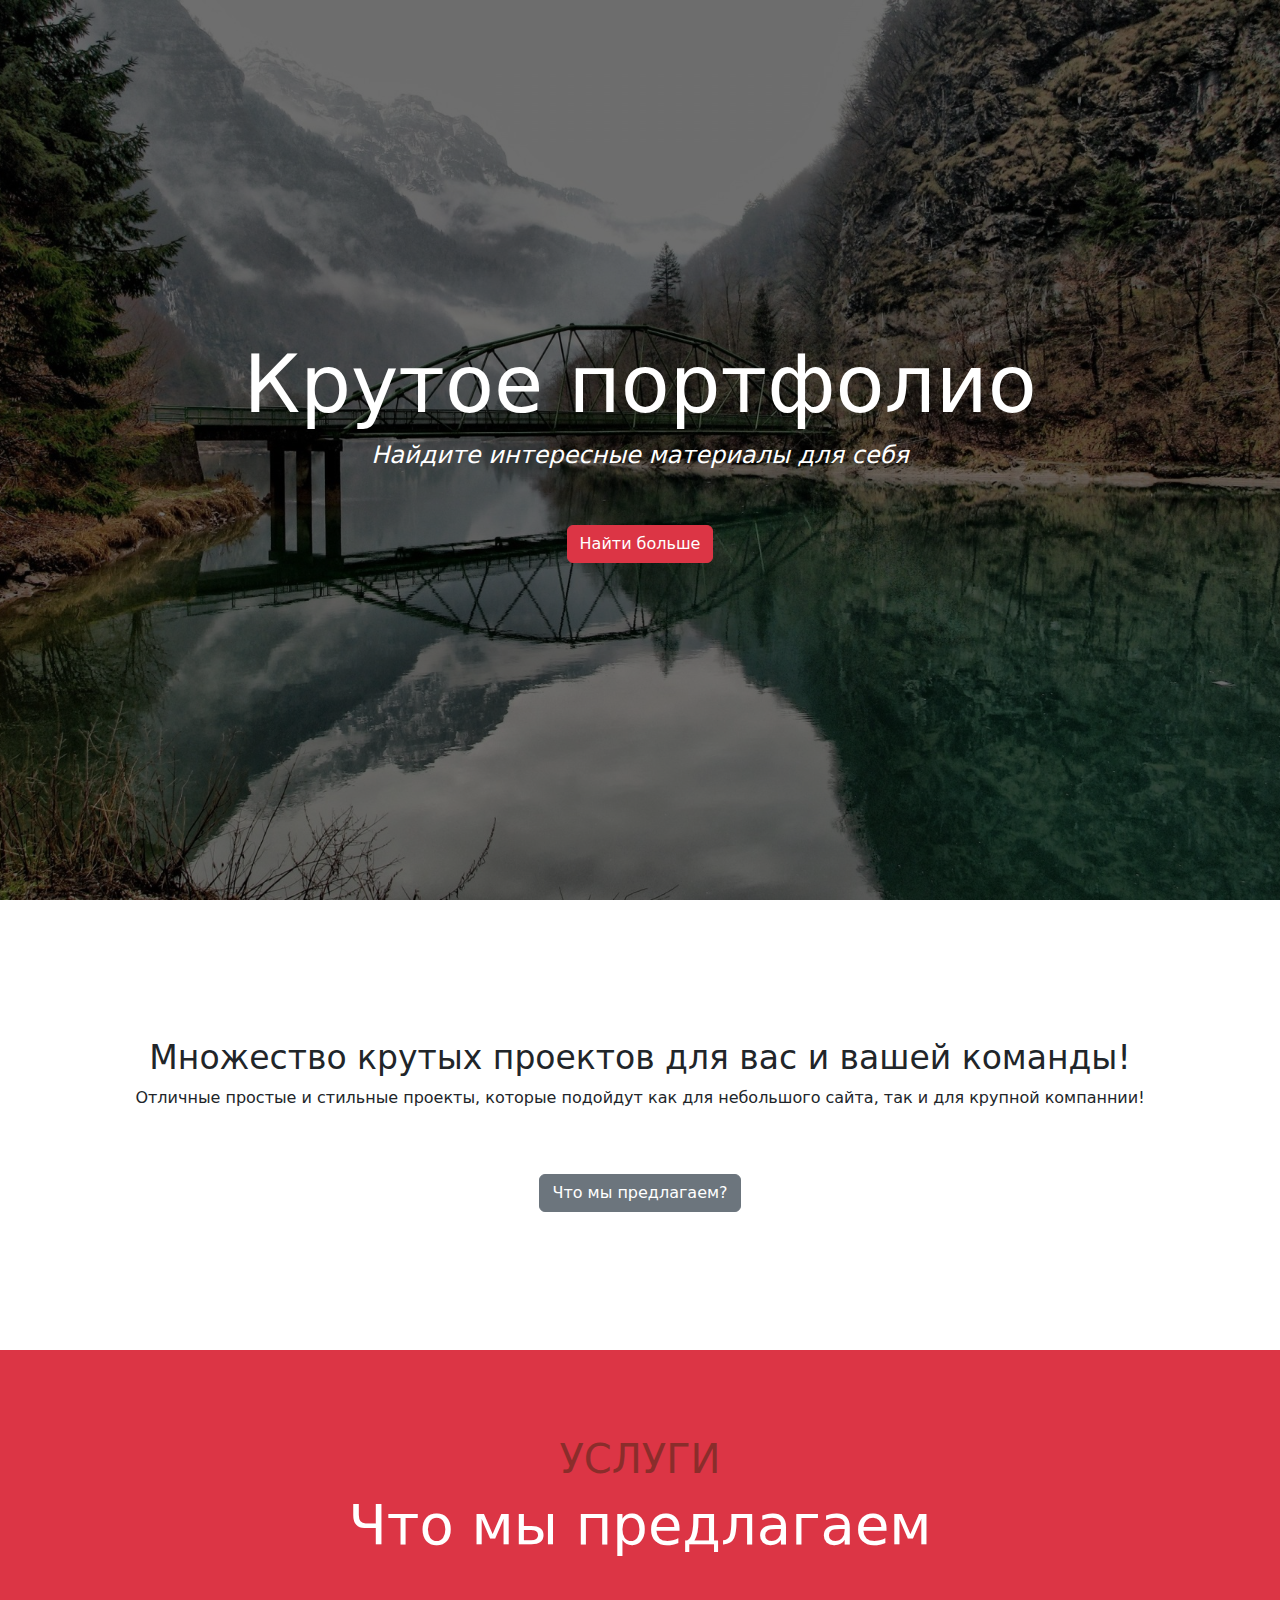
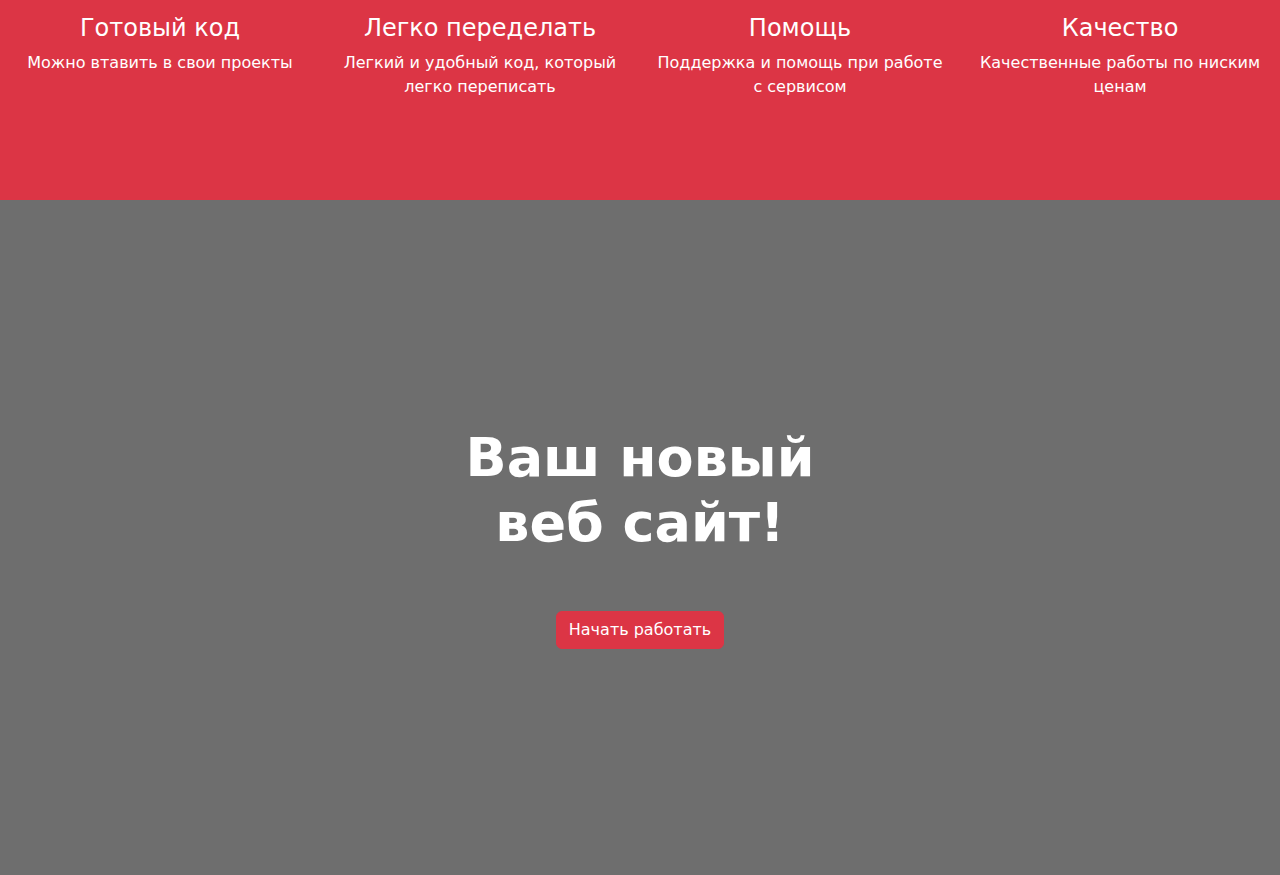
==== index.html @ c727d68a "Add files via upload" ====
<!DOCTYPE html>
<html lang="en">
<head>
    <meta charset="UTF-8">
    <meta http-equiv="X-UA-Compatible" content="IE=edge">
    <meta name="viewport" content="width=device-width, initial-scale=1.0">
    <link rel="stylesheet" href="css/stule.css">
    <link rel="stylesheet" href="css/bootstrap.min.css">
    <title>Document</title>
</head>
<body>

    <div class="container-fluid d-flex flex-column justify-content-center align-items-center text-center ferst">
        <h1 class="display-1">Крутое портфолио</h1>
        <h4 class="fst-italic">Найдите интересные материалы для себя</h4>
        <br><br>
        <button class="btn btn-danger">Найти больше</button>
    </div>

    <div class="container-fluid d-flex flex-column justify-content-center align-items-center text-center block_2">
        <h4>Множество крутых проектов для вас и вашей команды!</h4>
        <p class="text-center fw-light">Отличные простые и стильные проекты, которые подойдут как для небольшого сайта, так и для крупной компаннии!</p>
        <br><br>
        <button class="btn btn-secondary">Что мы предлагаем?</button>
    </div>

    <div class="container-fluid bg-danger d-flex flex-column justify-content-center align-items-center block_3">
        <h4 class="fst-normal text-uppercase fs-1 text-center">Услуги</h4>
        <h5 class="text-center display-4">Что мы предлагaем</h5>
        <br><br>

        <div class="row d-flex text-center justify-content-between text-white">
            <div class="col-12 col-md-3">
                <h4>Готовый код</h4>
                <p>Можно втавить в свои проекты</p>
            </div>
            <div class="col-12 col-md-3 mt-sm-0 mt-4">
                <h4>Легко переделать</h4>
                <p>Легкий и удобный код, который легко переписать</p>
            </div>
            <div class="col-12 col-md-3 mt-sm-0 mt-4">
                <h4>Помощь</h4>
                <p>Поддержка и помощь при работе с сервисом</p>
            </div>
            <div class="col-12 col-md-3 mt-sm-0 mt-4">
                <h4>Качество</h4>
                <p>Качественные работы по ниским ценам</p>
            </div>
        </div>
    </div>

    <div class="container-fluid d-flex flex-column justify-content-center align-items-center finish">
        <h2 class="display-3 fw-bolder text-center">Ваш новый веб сайт!</h2>
        <br><br>
        <button class="btn btn-danger">Начать работать</button>
    </div>

</body>
</html>
---- css/stule.css ----
.ferst{
    height: 100vh;
    background-image: url("../img/bg_1.jpeg");
    background-position: center;
    background-size: cover;
    background-attachment: fixed;
    background-blend-mode: multiply;
    background-color: #6e6e6e;
}

.ferst > h1{
    font-weight: 500;
}

.ferst > h1, .ferst > h4, .block_3 > h5, .finish > h2{
    color: white;
}

.block_2, .block_3{
    height: 50vh;
}

.block_2 > h4{
    font-size: 33px;
}

.block_3 > h4{
    color: #8a2d2b
}

.block_3 > h5{
    font-weight: 500;
}


.finish{
    height: 75vh;
    background-image: url("../img/bg2.png");
    background-position: center;
    background-size: cover;
    background-attachment: fixed;
    background-blend-mode: multiply;
    background-color: #6e6e6e;
}

.finish > h2{
    font-size: 54px;
    width: 400px;
}


@media (max-width: 425px){
    .ferst{height: 50vh;}
    .ferst > h4{font-size: 27px;}
    .block_3{height: 75vh;}

}
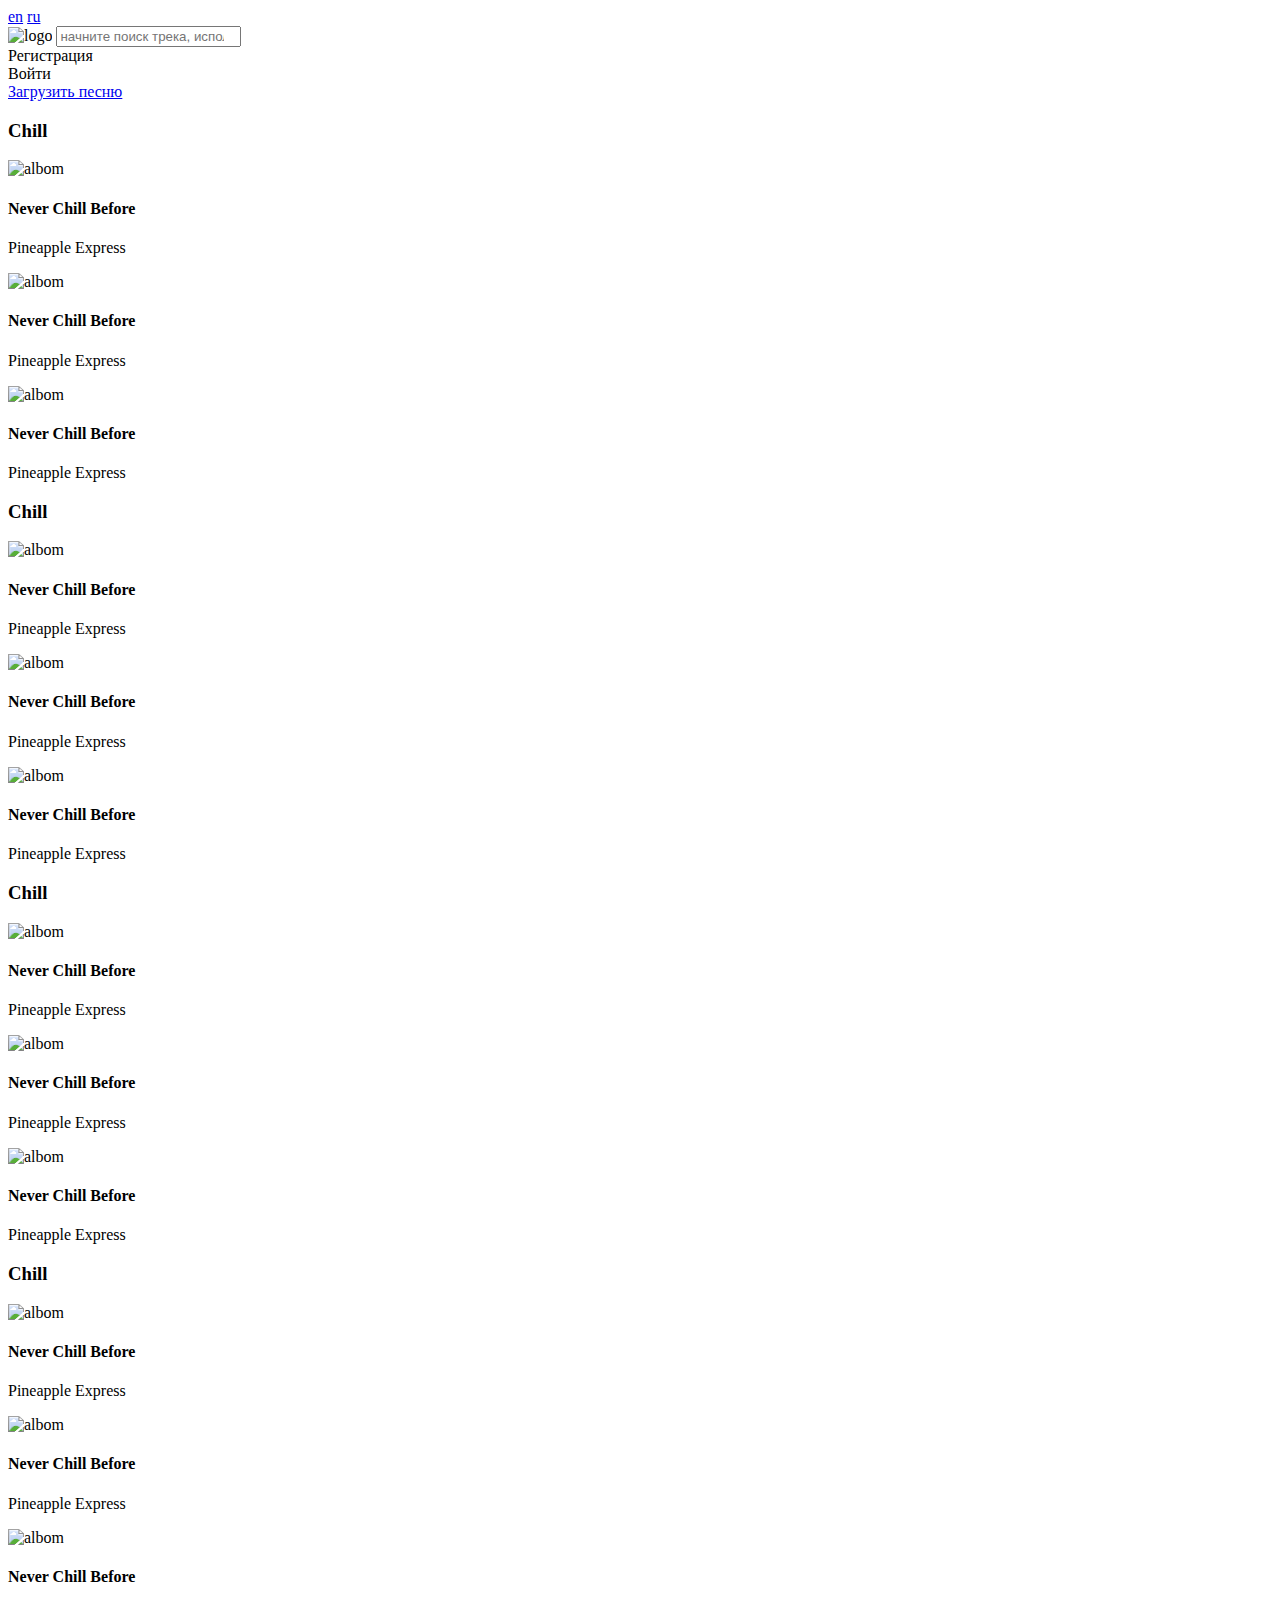
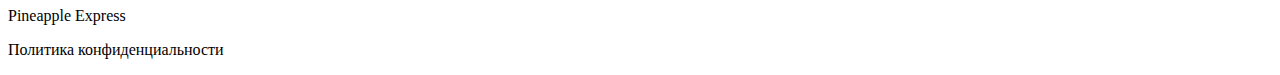
==== commit 88600a42: "Update index.html" ====
--- a/index.html
+++ b/index.html
@@ -4,56 +4,124 @@
     <meta charset="UTF-8">
     <meta http-equiv="X-UA-Compatible" content="IE=edge">
     <meta name="viewport" content="width=device-width, initial-scale=1.0">
-    <link rel="stylesheet" href="css/stule.css">
-    <link rel="stylesheet" href="css/bootstrap.min.css">
-    <title>Document</title>
+    <link rel="stylesheet" href="css/styles.css">
+    <script src="https://kit.fontawesome.com/7f23b23a0e.js" crossorigin="anonymous"></script>
+    <title>boorsttrap_example</title>
 </head>
 <body>
+    <header>
 
-    <div class="container-fluid d-flex flex-column justify-content-center align-items-center text-center ferst">
-        <h1 class="display-1">Крутое портфолио</h1>
-        <h4 class="fst-italic">Найдите интересные материалы для себя</h4>
-        <br><br>
-        <button class="btn btn-danger">Найти больше</button>
-    </div>
+        <div class="header">
+            <div class="lang">
+                <a href="#">en</a>
+                <a href="#" class="active">ru</a>
+            </div>
 
-    <div class="container-fluid d-flex flex-column justify-content-center align-items-center text-center block_2">
-        <h4>Множество крутых проектов для вас и вашей команды!</h4>
-        <p class="text-center fw-light">Отличные простые и стильные проекты, которые подойдут как для небольшого сайта, так и для крупной компаннии!</p>
-        <br><br>
-        <button class="btn btn-secondary">Что мы предлагаем?</button>
-    </div>
-
-    <div class="container-fluid bg-danger d-flex flex-column justify-content-center align-items-center block_3">
-        <h4 class="fst-normal text-uppercase fs-1 text-center">Услуги</h4>
-        <h5 class="text-center display-4">Что мы предлагaем</h5>
-        <br><br>
-
-        <div class="row d-flex text-center justify-content-between text-white">
-            <div class="col-12 col-md-3">
-                <h4>Готовый код</h4>
-                <p>Можно втавить в свои проекты</p>
-            </div>
-            <div class="col-12 col-md-3 mt-sm-0 mt-4">
-                <h4>Легко переделать</h4>
-                <p>Легкий и удобный код, который легко переписать</p>
-            </div>
-            <div class="col-12 col-md-3 mt-sm-0 mt-4">
-                <h4>Помощь</h4>
-                <p>Поддержка и помощь при работе с сервисом</p>
-            </div>
-            <div class="col-12 col-md-3 mt-sm-0 mt-4">
-                <h4>Качество</h4>
-                <p>Качественные работы по ниским ценам</p>
+            <div class="header-main">
+                <img src="img/logo.png" alt="logo">
+                <input name="search" id="search" type="search" placeholder="начните поиск трека, исполнителя ...">
+                <div class="btn reg">Регистрация</div>
+                <div class="btn auth">Войти</div>
+                <a href="#">Загрузить песню</a>
             </div>
         </div>
-    </div>
 
-    <div class="container-fluid d-flex flex-column justify-content-center align-items-center finish">
-        <h2 class="display-3 fw-bolder text-center">Ваш новый веб сайт!</h2>
-        <br><br>
-        <button class="btn btn-danger">Начать работать</button>
-    </div>
+    </header>
 
+    <main>
+
+        <div class="section">
+            <h3><span></span> Chill</h3>
+            <div class="img_block">
+                <img src="img/photo.png" alt="albom">
+                <h4>Never Chill Before</h4>
+                <p>Pineapple Express</p>
+            </div>
+
+            <div class="img_block">
+                <img src="img/photo.png" alt="albom">
+                <h4>Never Chill Before</h4>
+                <p>Pineapple Express</p>
+            </div>
+
+            <div class="img_block">
+                <img src="img/photo.png" alt="albom">
+                <h4>Never Chill Before</h4>
+                <p>Pineapple Express</p>
+                <div class="button-play"><i class="fa-solid fa-play"></i></div>
+            </div>
+        </div>
+
+        <div class="section">
+            <h3><span></span> Chill</h3>
+            <div class="img_block">
+                <img src="img/photo.png" alt="albom">
+                <h4>Never Chill Before</h4>
+                <p>Pineapple Express</p>
+            </div>
+
+            <div class="img_block">
+                <img src="img/photo.png" alt="albom">
+                <h4>Never Chill Before</h4>
+                <p>Pineapple Express</p>
+            </div>
+
+            <div class="img_block">
+                <img src="img/photo.png" alt="albom">
+                <h4>Never Chill Before</h4>
+                <p>Pineapple Express</p>
+                <div class="button-play"><i class="fa-solid fa-play"></i></div>
+            </div>
+        </div>
+
+        <div class="section">
+            <h3><span></span> Chill</h3>
+            <div class="img_block">
+                <img src="img/photo.png" alt="albom">
+                <h4>Never Chill Before</h4>
+                <p>Pineapple Express</p>
+            </div>
+
+            <div class="img_block">
+                <img src="img/photo.png" alt="albom">
+                <h4>Never Chill Before</h4>
+                <p>Pineapple Express</p>
+            </div>
+
+            <div class="img_block">
+                <img src="img/photo.png" alt="albom">
+                <h4>Never Chill Before</h4>
+                <p>Pineapple Express</p>
+                <div class="button-play"><i class="fa-solid fa-play"></i></div>
+            </div>
+        </div>
+
+        <div class="section">
+            <h3><span></span> Chill</h3>
+            <div class="img_block">
+                <img src="img/photo.png" alt="albom">
+                <h4>Never Chill Before</h4>
+                <p>Pineapple Express</p>
+            </div>
+
+            <div class="img_block">
+                <img src="img/photo.png" alt="albom">
+                <h4>Never Chill Before</h4>
+                <p>Pineapple Express</p>
+            </div>
+
+            <div class="img_block">
+                <img src="img/photo.png" alt="albom">
+                <h4>Never Chill Before</h4>
+                <p>Pineapple Express</p>
+                <div class="button-play"><i class="fa-solid fa-play"></i></div>
+            </div>
+        </div>
+
+    </main>
+
+    <footer>
+        <p>Политика конфиденциальности</p>
+    </footer>
 </body>
-</html>+</html>
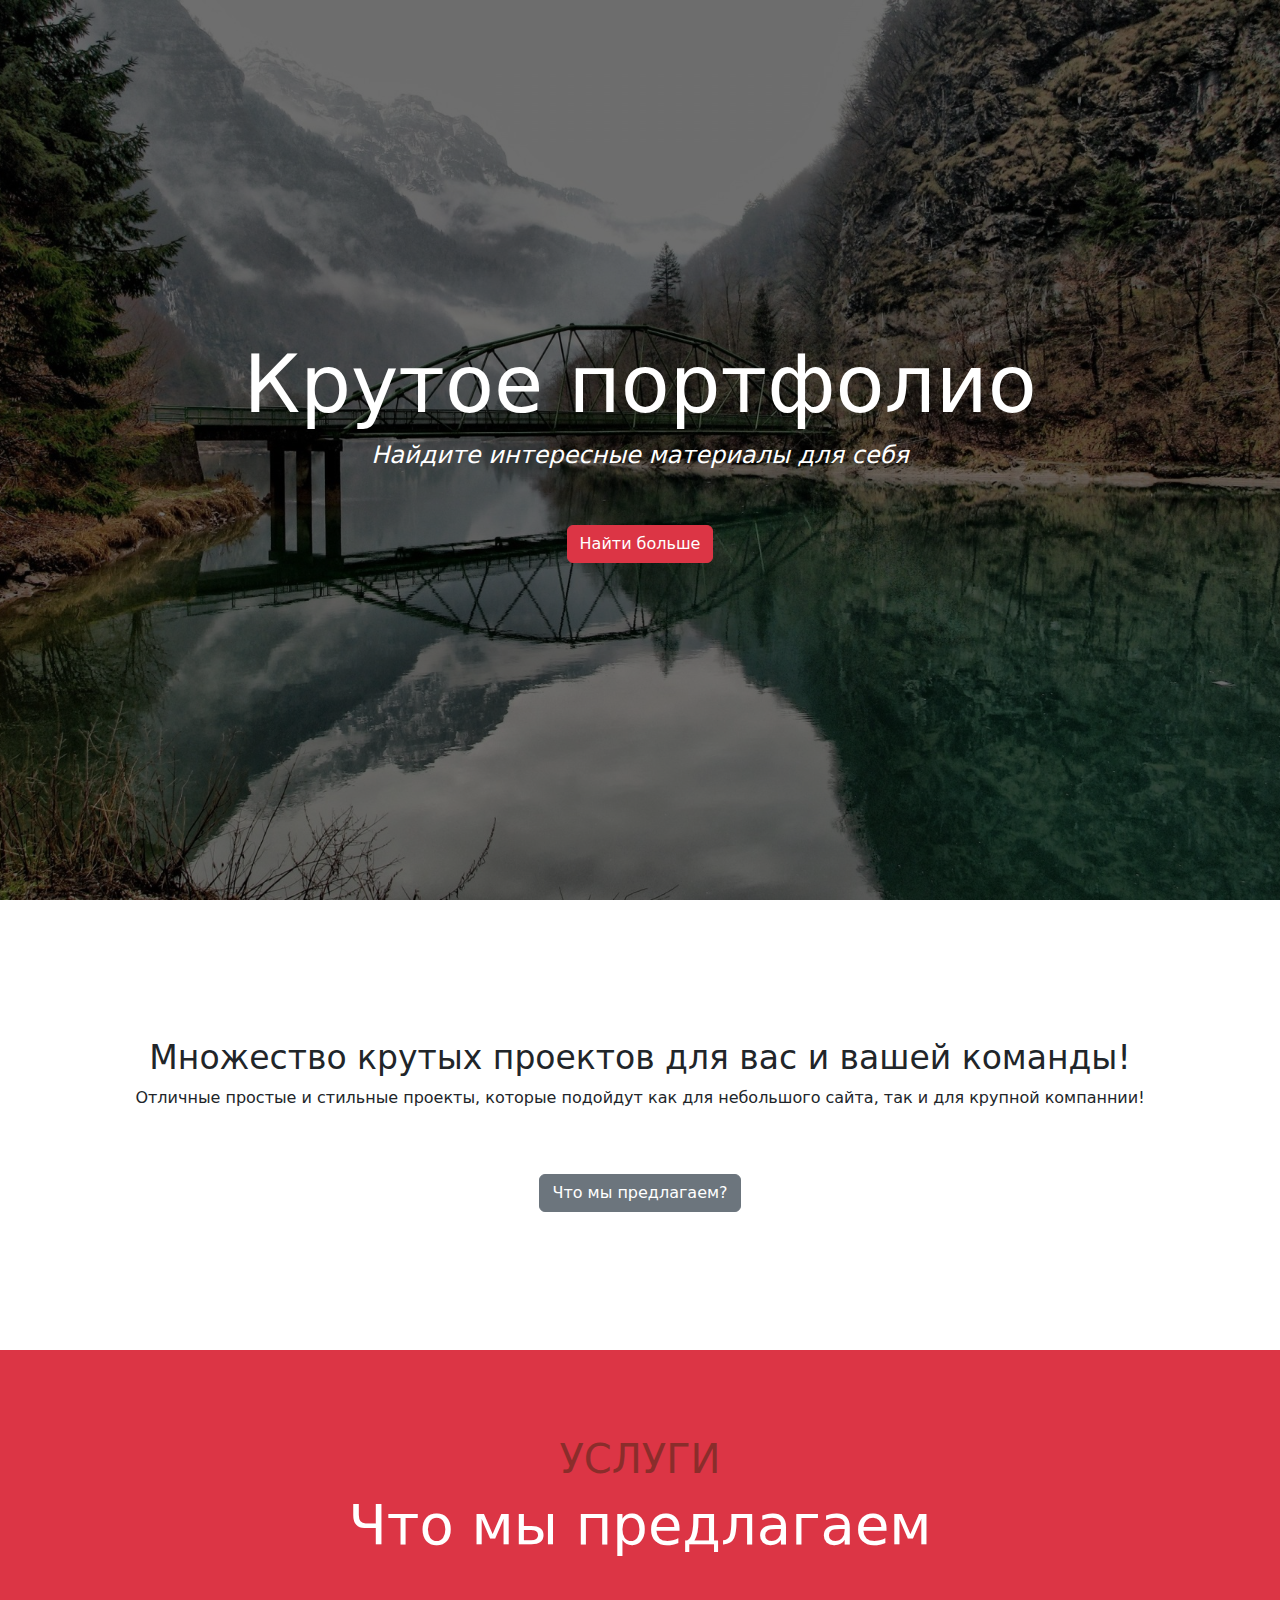
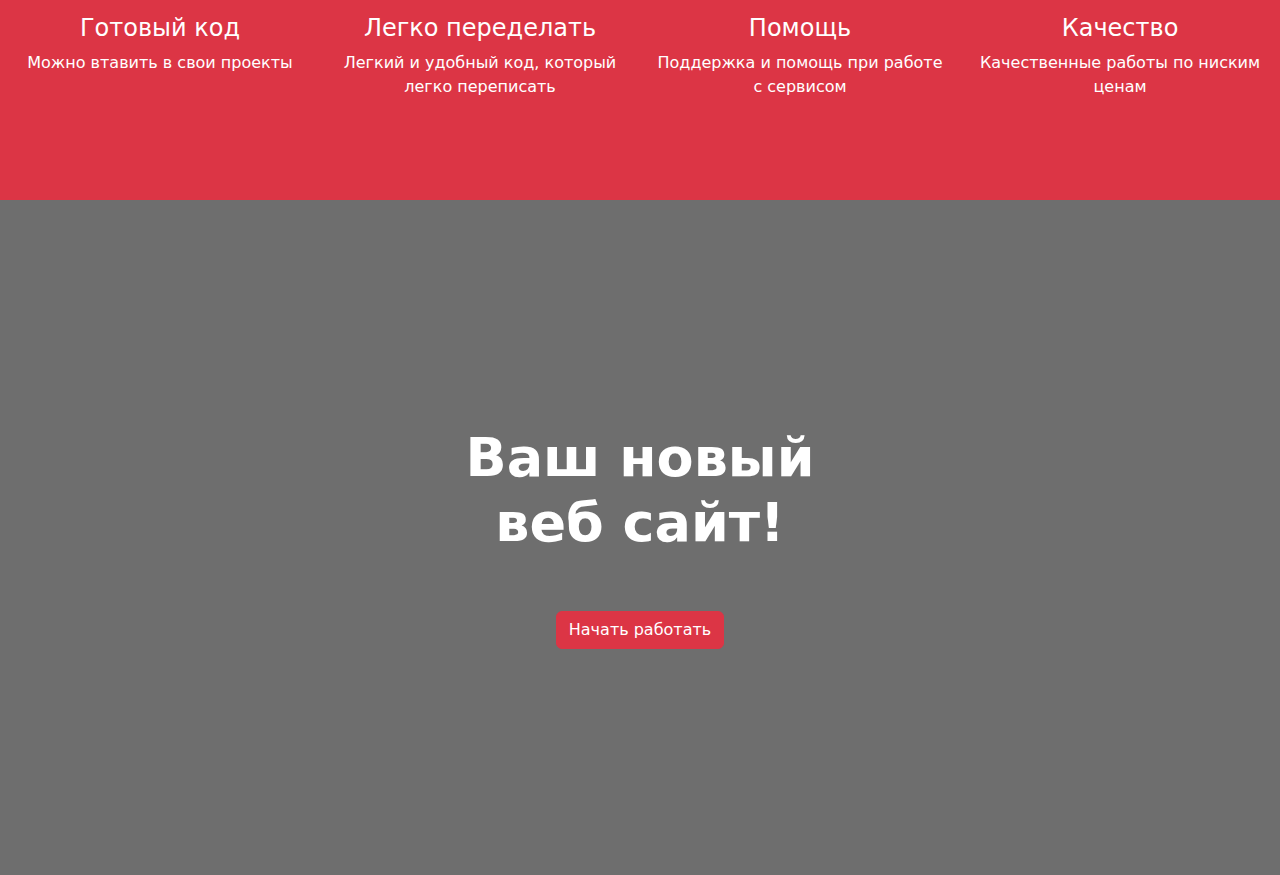
==== commit 37bf28eb: "Add files via upload" ====
--- a/index.html
+++ b/index.html
@@ -4,124 +4,58 @@
     <meta charset="UTF-8">
     <meta http-equiv="X-UA-Compatible" content="IE=edge">
     <meta name="viewport" content="width=device-width, initial-scale=1.0">
-    <link rel="stylesheet" href="css/styles.css">
-    <script src="https://kit.fontawesome.com/7f23b23a0e.js" crossorigin="anonymous"></script>
-    <title>boorsttrap_example</title>
+    <link rel="stylesheet" href="css/stule.css">
+    <link rel="stylesheet" href="css/bootstrap.min.css">
+    <title>Document</title>
 </head>
 <body>
-    <header>
 
-        <div class="header">
-            <div class="lang">
-                <a href="#">en</a>
-                <a href="#" class="active">ru</a>
+    <div class="container-fluid d-flex flex-column justify-content-center align-items-center text-center ferst">
+        <h1 class="display-1">Крутое портфолио</h1>
+        <h4 class="fst-italic">Найдите интересные материалы для себя</h4>
+        <br><br>
+        <a href="#block_2" class="btn btn-danger">Найти больше</a>
+    </div>
+
+    <a name="block_2"></a>
+    <div class="container-fluid d-flex flex-column justify-content-center align-items-center text-center block_2">
+        <h4>Множество крутых проектов для вас и вашей команды!</h4>
+        <p class="text-center fw-light">Отличные простые и стильные проекты, которые подойдут как для небольшого сайта, так и для крупной компаннии!</p>
+        <br><br>
+        <a href="#block_3" class="btn btn-secondary">Что мы предлагаем?</a>
+    </div>
+
+    <a name="block_3"></a>
+    <div class="container-fluid bg-danger d-flex flex-column justify-content-center align-items-center block_3">
+        <h4 class="fst-normal text-uppercase fs-1 text-center">Услуги</h4>
+        <h5 class="text-center display-4">Что мы предлагaем</h5>
+        <br><br>
+
+        <div class="row d-flex text-center justify-content-between text-white">
+            <div class="col-12 col-md-3">
+                <h4>Готовый код</h4>
+                <p>Можно втавить в свои проекты</p>
             </div>
-
-            <div class="header-main">
-                <img src="img/logo.png" alt="logo">
-                <input name="search" id="search" type="search" placeholder="начните поиск трека, исполнителя ...">
-                <div class="btn reg">Регистрация</div>
-                <div class="btn auth">Войти</div>
-                <a href="#">Загрузить песню</a>
+            <div class="col-12 col-md-3 mt-sm-0 mt-4">
+                <h4>Легко переделать</h4>
+                <p>Легкий и удобный код, который легко переписать</p>
+            </div>
+            <div class="col-12 col-md-3 mt-sm-0 mt-4">
+                <h4>Помощь</h4>
+                <p>Поддержка и помощь при работе с сервисом</p>
+            </div>
+            <div class="col-12 col-md-3 mt-sm-0 mt-4">
+                <h4>Качество</h4>
+                <p>Качественные работы по ниским ценам</p>
             </div>
         </div>
+    </div>
 
-    </header>
+    <div class="container-fluid d-flex flex-column justify-content-center align-items-center finish">
+        <h2 class="display-3 fw-bolder text-center">Ваш новый веб сайт!</h2>
+        <br><br>
+        <a href="#"class="btn btn-danger">Начать работать</a>
+    </div>
 
-    <main>
-
-        <div class="section">
-            <h3><span></span> Chill</h3>
-            <div class="img_block">
-                <img src="img/photo.png" alt="albom">
-                <h4>Never Chill Before</h4>
-                <p>Pineapple Express</p>
-            </div>
-
-            <div class="img_block">
-                <img src="img/photo.png" alt="albom">
-                <h4>Never Chill Before</h4>
-                <p>Pineapple Express</p>
-            </div>
-
-            <div class="img_block">
-                <img src="img/photo.png" alt="albom">
-                <h4>Never Chill Before</h4>
-                <p>Pineapple Express</p>
-                <div class="button-play"><i class="fa-solid fa-play"></i></div>
-            </div>
-        </div>
-
-        <div class="section">
-            <h3><span></span> Chill</h3>
-            <div class="img_block">
-                <img src="img/photo.png" alt="albom">
-                <h4>Never Chill Before</h4>
-                <p>Pineapple Express</p>
-            </div>
-
-            <div class="img_block">
-                <img src="img/photo.png" alt="albom">
-                <h4>Never Chill Before</h4>
-                <p>Pineapple Express</p>
-            </div>
-
-            <div class="img_block">
-                <img src="img/photo.png" alt="albom">
-                <h4>Never Chill Before</h4>
-                <p>Pineapple Express</p>
-                <div class="button-play"><i class="fa-solid fa-play"></i></div>
-            </div>
-        </div>
-
-        <div class="section">
-            <h3><span></span> Chill</h3>
-            <div class="img_block">
-                <img src="img/photo.png" alt="albom">
-                <h4>Never Chill Before</h4>
-                <p>Pineapple Express</p>
-            </div>
-
-            <div class="img_block">
-                <img src="img/photo.png" alt="albom">
-                <h4>Never Chill Before</h4>
-                <p>Pineapple Express</p>
-            </div>
-
-            <div class="img_block">
-                <img src="img/photo.png" alt="albom">
-                <h4>Never Chill Before</h4>
-                <p>Pineapple Express</p>
-                <div class="button-play"><i class="fa-solid fa-play"></i></div>
-            </div>
-        </div>
-
-        <div class="section">
-            <h3><span></span> Chill</h3>
-            <div class="img_block">
-                <img src="img/photo.png" alt="albom">
-                <h4>Never Chill Before</h4>
-                <p>Pineapple Express</p>
-            </div>
-
-            <div class="img_block">
-                <img src="img/photo.png" alt="albom">
-                <h4>Never Chill Before</h4>
-                <p>Pineapple Express</p>
-            </div>
-
-            <div class="img_block">
-                <img src="img/photo.png" alt="albom">
-                <h4>Never Chill Before</h4>
-                <p>Pineapple Express</p>
-                <div class="button-play"><i class="fa-solid fa-play"></i></div>
-            </div>
-        </div>
-
-    </main>
-
-    <footer>
-        <p>Политика конфиденциальности</p>
-    </footer>
 </body>
-</html>
+</html>--- a/css/stule.css
+++ b/css/stule.css
@@ -0,0 +1,57 @@
+.ferst{
+    height: 100vh;
+    background-image: url("../img/bg_1.jpeg");
+    background-position: center;
+    background-size: cover;
+    background-attachment: fixed;
+    background-blend-mode: multiply;
+    background-color: #6e6e6e;
+}
+
+.ferst > h1{
+    font-weight: 500;
+}
+
+.ferst > h1, .ferst > h4, .block_3 > h5, .finish > h2{
+    color: white;
+}
+
+.block_2, .block_3{
+    height: 50vh;
+}
+
+.block_2 > h4{
+    font-size: 33px;
+}
+
+.block_3 > h4{
+    color: #8a2d2b
+}
+
+.block_3 > h5{
+    font-weight: 500;
+}
+
+
+.finish{
+    height: 75vh;
+    background-image: url("../img/bg2.png");
+    background-position: center;
+    background-size: cover;
+    background-attachment: fixed;
+    background-blend-mode: multiply;
+    background-color: #6e6e6e;
+}
+
+.finish > h2{
+    font-size: 54px;
+    max-width: 400px;
+}
+
+
+@media (max-width: 425px){
+    .ferst{height: 50vh;}
+    .ferst > h4{font-size: 27px;}
+    .block_3{height: 75vh;}
+
+}